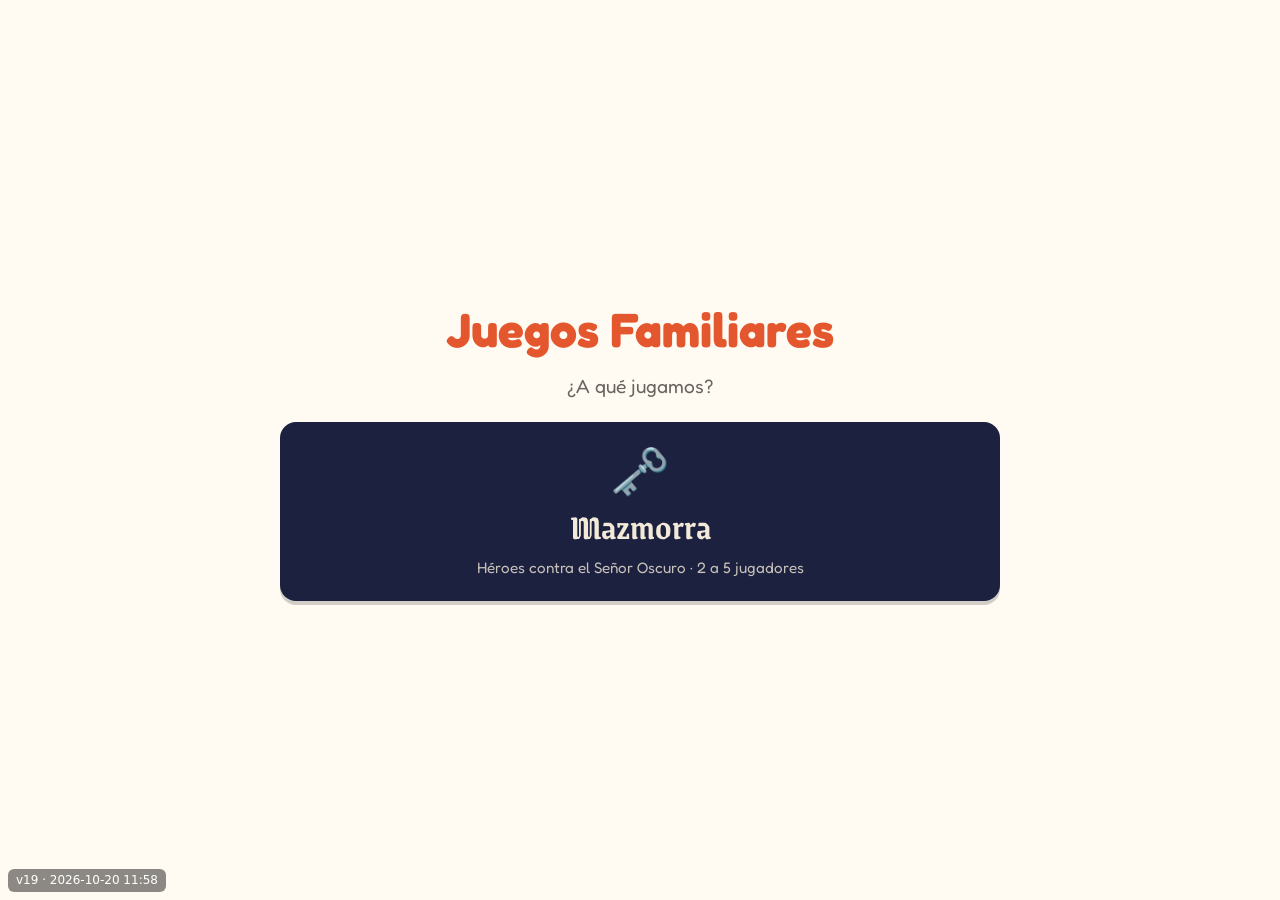
==== index.html @ cd9be535 "Anade estilos y utilidades comunes de la mazmorra Co-Authored-By: Claude Opus 5.5 <noreply@anthropic" ====
<!doctype html>
<html lang="es">
<head>
  <meta charset="utf-8">
  <meta name="viewport" content="width=device-width, initial-scale=1">
  <title>Juegos Familiares</title>
  <link rel="preconnect" href="https://fonts.googleapis.com">
  <link rel="preconnect" href="https://fonts.gstatic.com" crossorigin>
  <link href="https://fonts.googleapis.com/css2?family=Fredoka:wght@400;600&family=Grenze+Gotisch:wght@600&display=swap" rel="stylesheet">
  <link rel="stylesheet" href="styles.css?v=19">
</head>
<body>
  <main>
    <h1>Juegos Familiares</h1>
    <p class="ayuda">¿A qué jugamos?</p>

    <!-- Un enlace por juego. Cada juego vive en su propia carpeta. -->
    <nav class="juegos">
      <a class="juego mazmorra" href="mazmorra/">
        <span class="icono" aria-hidden="true">🗝️</span>
        <span class="nombre">Mazmorra</span>
        <span class="detalle">Héroes contra el Señor Oscuro · 2 a 5 jugadores</span>
      </a>
    </nav>
  </main>
<script src="version.js?v=19"></script>
</body>
</html>
---- styles.css ----
/* Estilos de la portada (selección de juego). Cada juego trae los suyos en su carpeta. */
:root {
  --fondo: #fffaf2;
  --texto: #2b2b2b;
  --tenue: #6b6460;
  --acento: #e4572e;
}

* { box-sizing: border-box; }

body {
  margin: 0;
  min-height: 100vh;
  display: flex;
  align-items: center;
  justify-content: center;
  padding: 24px 16px;
  font-family: 'Fredoka', system-ui, sans-serif;
  background: var(--fondo);
  color: var(--texto);
  text-align: center;
}

main { width: 100%; max-width: 720px; display: flex; flex-direction: column; gap: 16px; }
h1 { color: var(--acento); font-size: clamp(2rem, 7vw, 3rem); margin: 0; }
.ayuda { color: var(--tenue); font-size: 1.2rem; margin: 0; }

.juegos {
  display: grid;
  grid-template-columns: repeat(auto-fit, minmax(220px, 1fr));
  gap: 16px;
  margin-top: 8px;
}

.juego {
  display: flex; flex-direction: column; align-items: center; gap: 6px;
  padding: 24px 16px; border-radius: 16px;
  text-decoration: none;
  box-shadow: 0 4px 0 rgba(0, 0, 0, .18);
}
.juego:active { transform: translateY(3px); box-shadow: 0 1px 0 rgba(0, 0, 0, .18); }
.juego .icono { font-size: 3rem; line-height: 1; }
.juego .nombre { font-size: 1.8rem; font-weight: 600; }
.juego .detalle { font-size: .95rem; opacity: .8; }

/* Colores de cada juego */
.mazmorra { background: #1C2140; color: #F2E9D8; }
.mazmorra .nombre { font-family: 'Grenze Gotisch', serif; font-size: 2.2rem; }
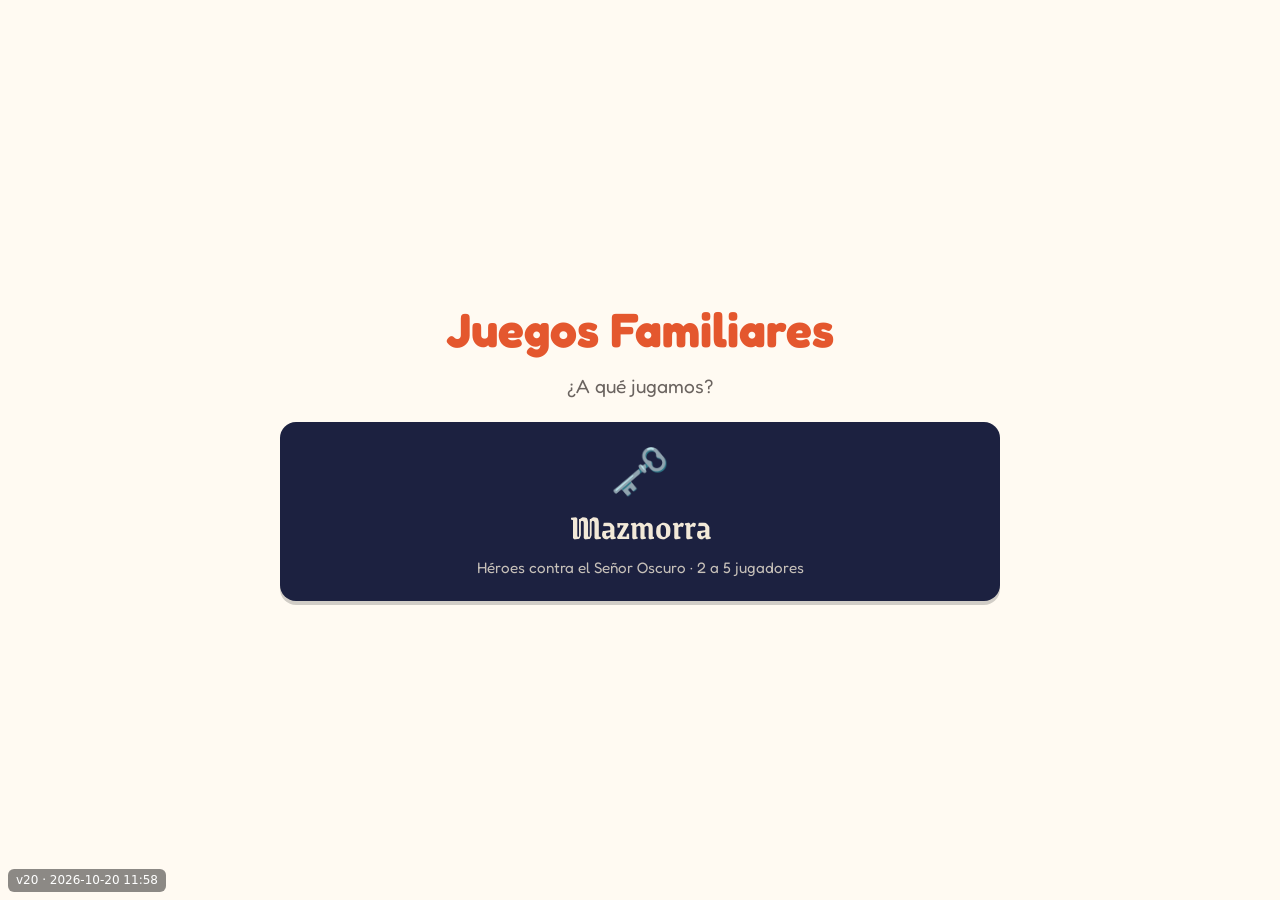
==== commit 7aae51a2: "Anade el motor de reglas, el mapa en JSON y sus pruebas Co-Authored-By: Claude Opus 5.5 <noreply@ant" ====
--- a/index.html
+++ b/index.html
@@ -7,7 +7,7 @@
   <link rel="preconnect" href="https://fonts.googleapis.com">
   <link rel="preconnect" href="https://fonts.gstatic.com" crossorigin>
   <link href="https://fonts.googleapis.com/css2?family=Fredoka:wght@400;600&family=Grenze+Gotisch:wght@600&display=swap" rel="stylesheet">
-  <link rel="stylesheet" href="styles.css?v=19">
+  <link rel="stylesheet" href="styles.css?v=20">
 </head>
 <body>
   <main>
@@ -23,6 +23,6 @@
       </a>
     </nav>
   </main>
-<script src="version.js?v=19"></script>
+<script src="version.js?v=20"></script>
 </body>
 </html>
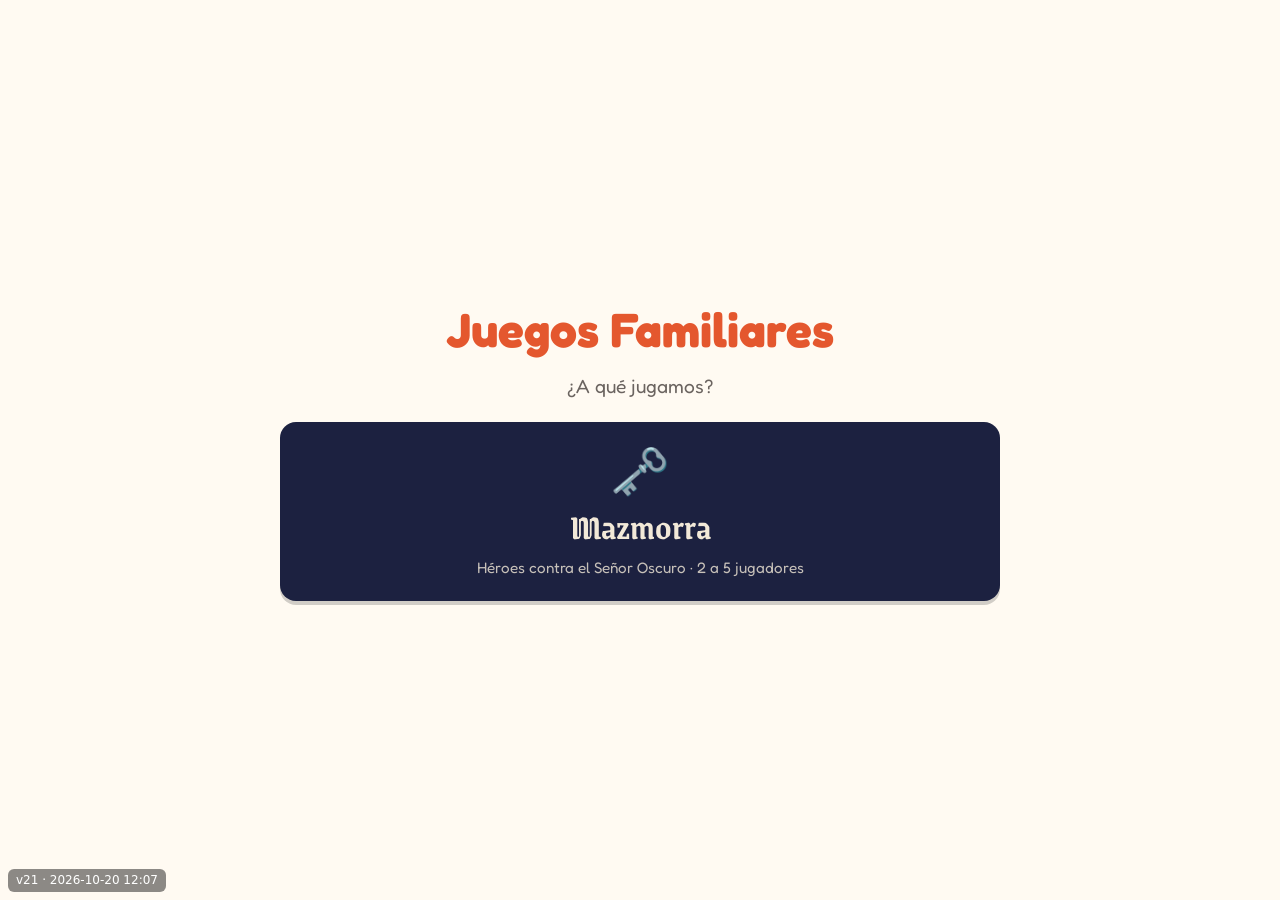
==== commit a5540e43: "Separa red, tablero y mando de la mazmorra en modulos Co-Authored-By: Claude Opus 5.5 <noreply@anthr" ====
--- a/index.html
+++ b/index.html
@@ -7,7 +7,7 @@
   <link rel="preconnect" href="https://fonts.googleapis.com">
   <link rel="preconnect" href="https://fonts.gstatic.com" crossorigin>
   <link href="https://fonts.googleapis.com/css2?family=Fredoka:wght@400;600&family=Grenze+Gotisch:wght@600&display=swap" rel="stylesheet">
-  <link rel="stylesheet" href="styles.css?v=20">
+  <link rel="stylesheet" href="styles.css?v=21">
 </head>
 <body>
   <main>
@@ -23,6 +23,6 @@
       </a>
     </nav>
   </main>
-<script src="version.js?v=20"></script>
+<script src="version.js?v=21"></script>
 </body>
 </html>
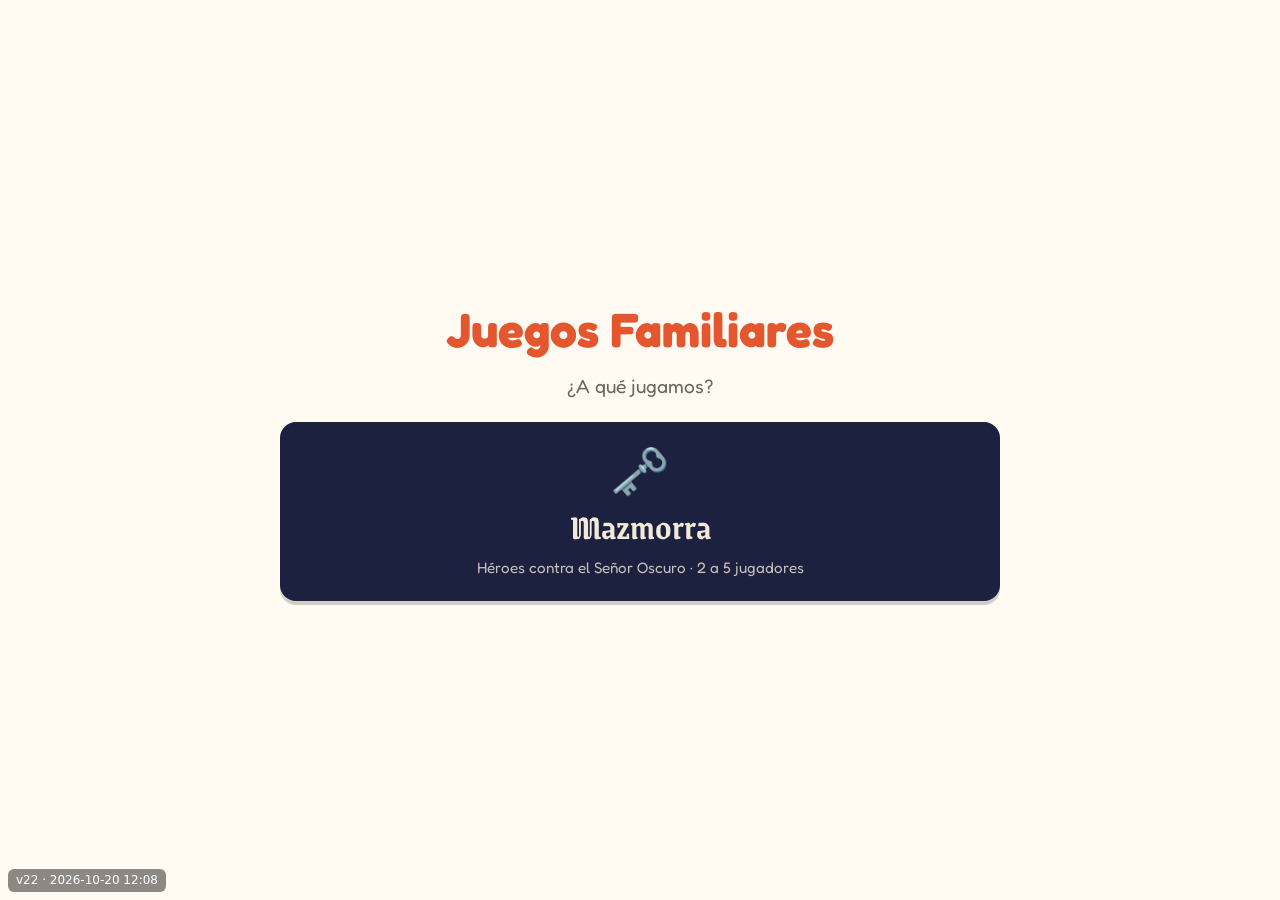
==== commit ac84f5c8: "Anade las pruebas de red de la mazmorra Co-Authored-By: Claude Opus 5.5 <noreply@anthropic.com>" ====
--- a/index.html
+++ b/index.html
@@ -7,7 +7,7 @@
   <link rel="preconnect" href="https://fonts.googleapis.com">
   <link rel="preconnect" href="https://fonts.gstatic.com" crossorigin>
   <link href="https://fonts.googleapis.com/css2?family=Fredoka:wght@400;600&family=Grenze+Gotisch:wght@600&display=swap" rel="stylesheet">
-  <link rel="stylesheet" href="styles.css?v=21">
+  <link rel="stylesheet" href="styles.css?v=22">
 </head>
 <body>
   <main>
@@ -23,6 +23,6 @@
       </a>
     </nav>
   </main>
-<script src="version.js?v=21"></script>
+<script src="version.js?v=22"></script>
 </body>
 </html>
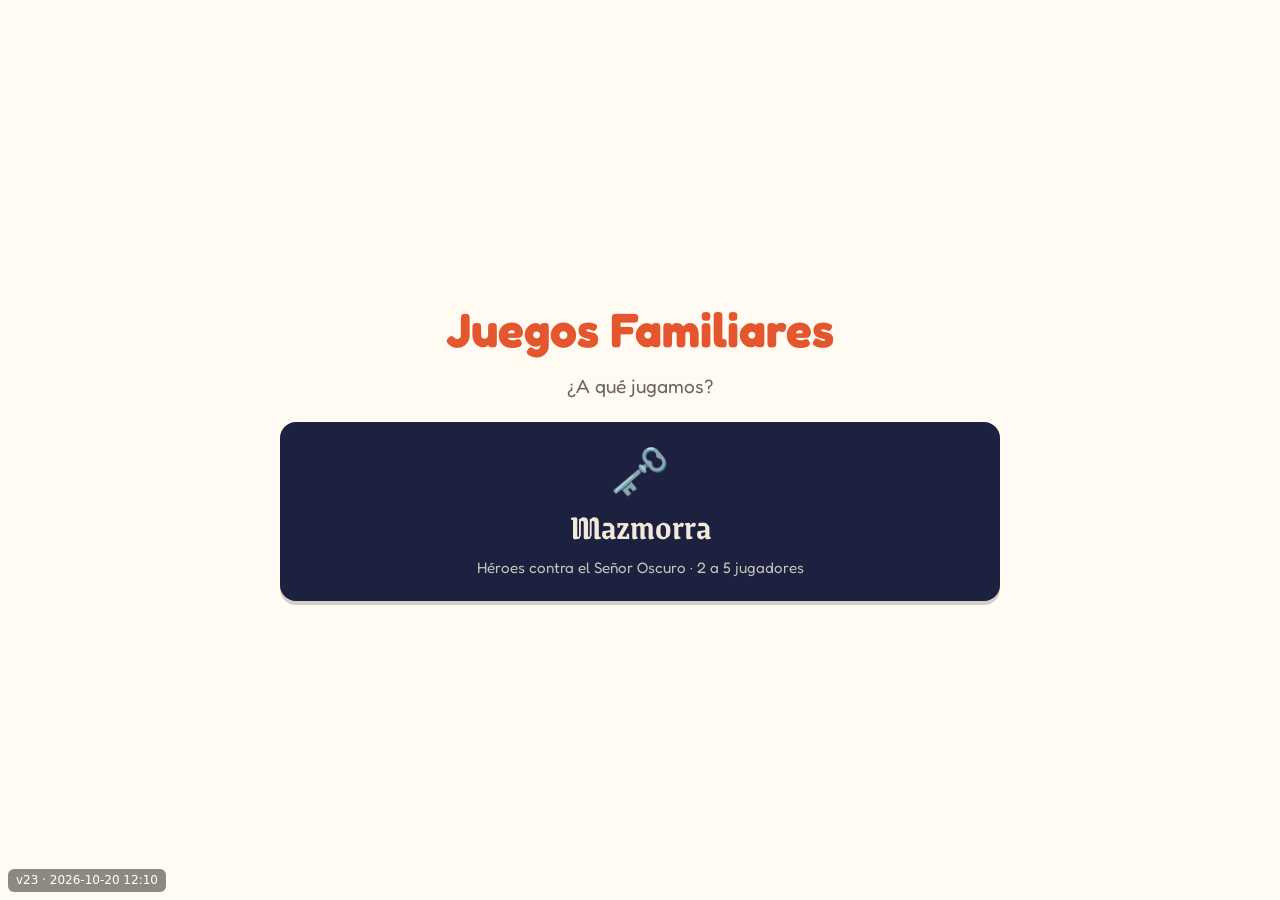
==== commit baf486d3: "Documenta la mazmorra en modulos y cierra la Fase 1 Co-Authored-By: Claude Opus 5.5 <noreply@anthrop" ====
--- a/index.html
+++ b/index.html
@@ -7,7 +7,7 @@
   <link rel="preconnect" href="https://fonts.googleapis.com">
   <link rel="preconnect" href="https://fonts.gstatic.com" crossorigin>
   <link href="https://fonts.googleapis.com/css2?family=Fredoka:wght@400;600&family=Grenze+Gotisch:wght@600&display=swap" rel="stylesheet">
-  <link rel="stylesheet" href="styles.css?v=22">
+  <link rel="stylesheet" href="styles.css?v=23">
 </head>
 <body>
   <main>
@@ -23,6 +23,6 @@
       </a>
     </nav>
   </main>
-<script src="version.js?v=22"></script>
+<script src="version.js?v=23"></script>
 </body>
 </html>
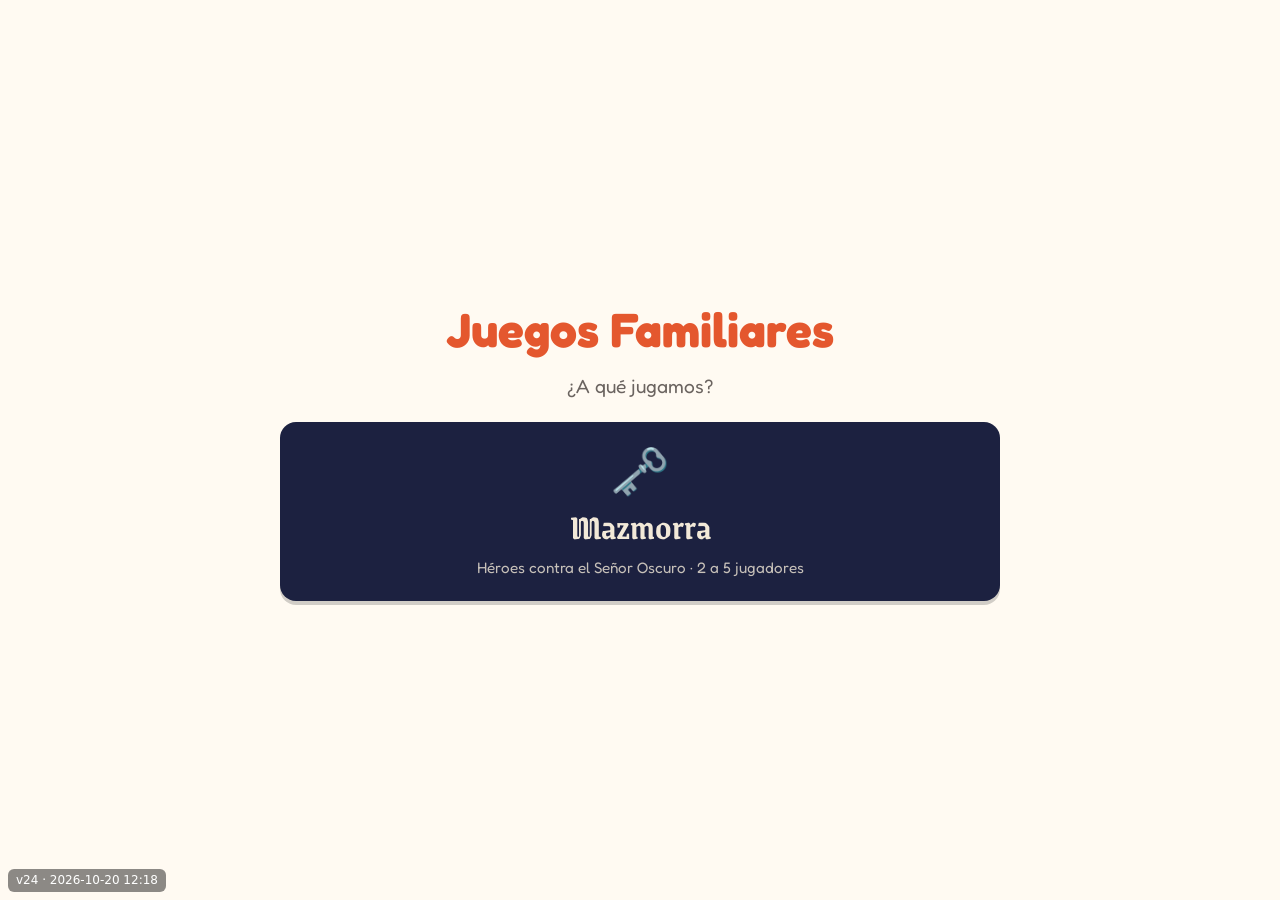
==== commit 2cb4ae54: "Anade copia temporal del mando v18 para comparar en iPhone Co-Authored-By: Claude Opus 5.5 <noreply@" ====
--- a/index.html
+++ b/index.html
@@ -7,7 +7,7 @@
   <link rel="preconnect" href="https://fonts.googleapis.com">
   <link rel="preconnect" href="https://fonts.gstatic.com" crossorigin>
   <link href="https://fonts.googleapis.com/css2?family=Fredoka:wght@400;600&family=Grenze+Gotisch:wght@600&display=swap" rel="stylesheet">
-  <link rel="stylesheet" href="styles.css?v=23">
+  <link rel="stylesheet" href="styles.css?v=24">
 </head>
 <body>
   <main>
@@ -23,6 +23,6 @@
       </a>
     </nav>
   </main>
-<script src="version.js?v=23"></script>
+<script src="version.js?v=24"></script>
 </body>
 </html>
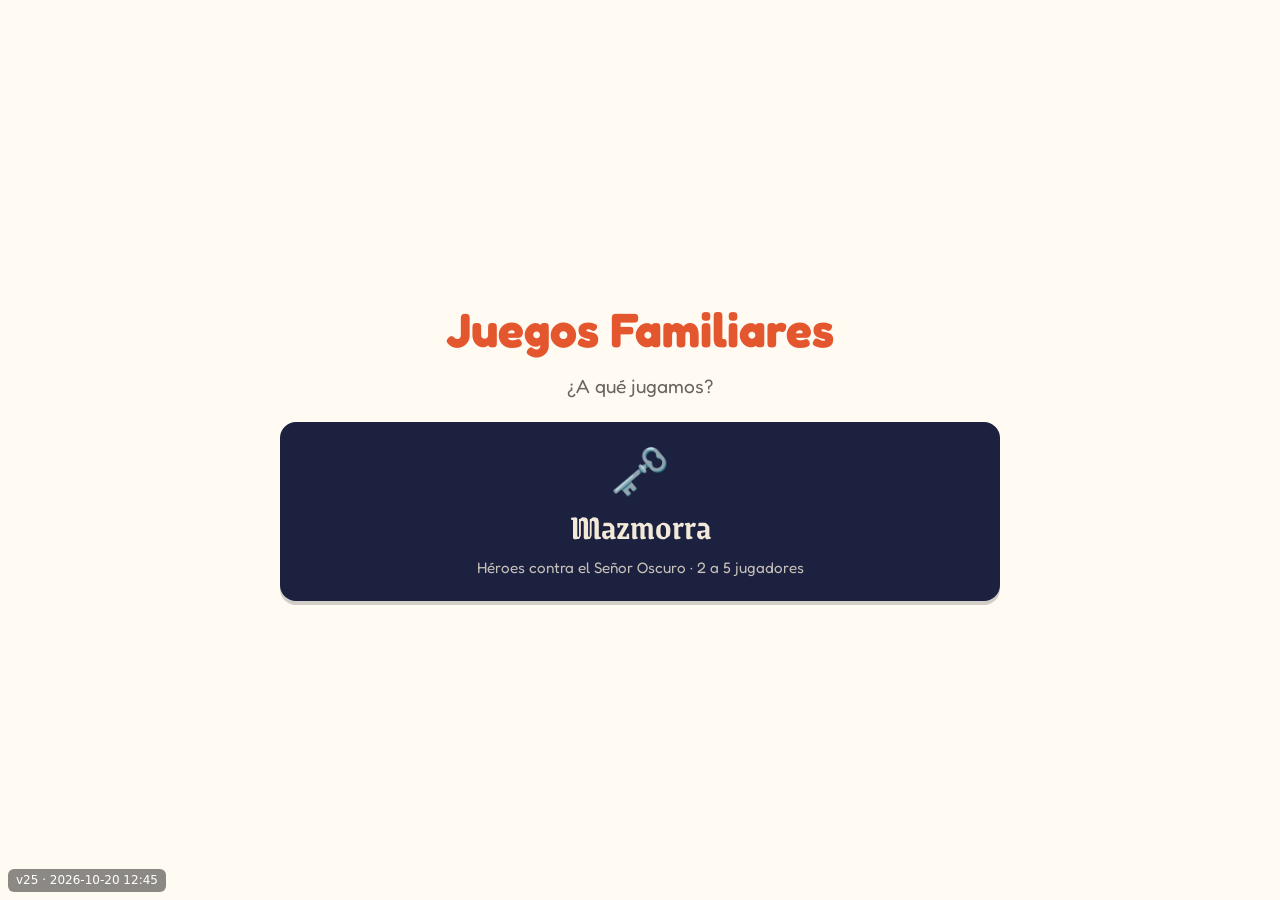
==== commit b83d5b84: "Renueva la conexion de emparejamiento del mando si no hay respuesta Co-Authored-By: Claude Opus 5.5 " ====
--- a/index.html
+++ b/index.html
@@ -7,7 +7,7 @@
   <link rel="preconnect" href="https://fonts.googleapis.com">
   <link rel="preconnect" href="https://fonts.gstatic.com" crossorigin>
   <link href="https://fonts.googleapis.com/css2?family=Fredoka:wght@400;600&family=Grenze+Gotisch:wght@600&display=swap" rel="stylesheet">
-  <link rel="stylesheet" href="styles.css?v=24">
+  <link rel="stylesheet" href="styles.css?v=25">
 </head>
 <body>
   <main>
@@ -23,6 +23,6 @@
       </a>
     </nav>
   </main>
-<script src="version.js?v=24"></script>
+<script src="version.js?v=25"></script>
 </body>
 </html>
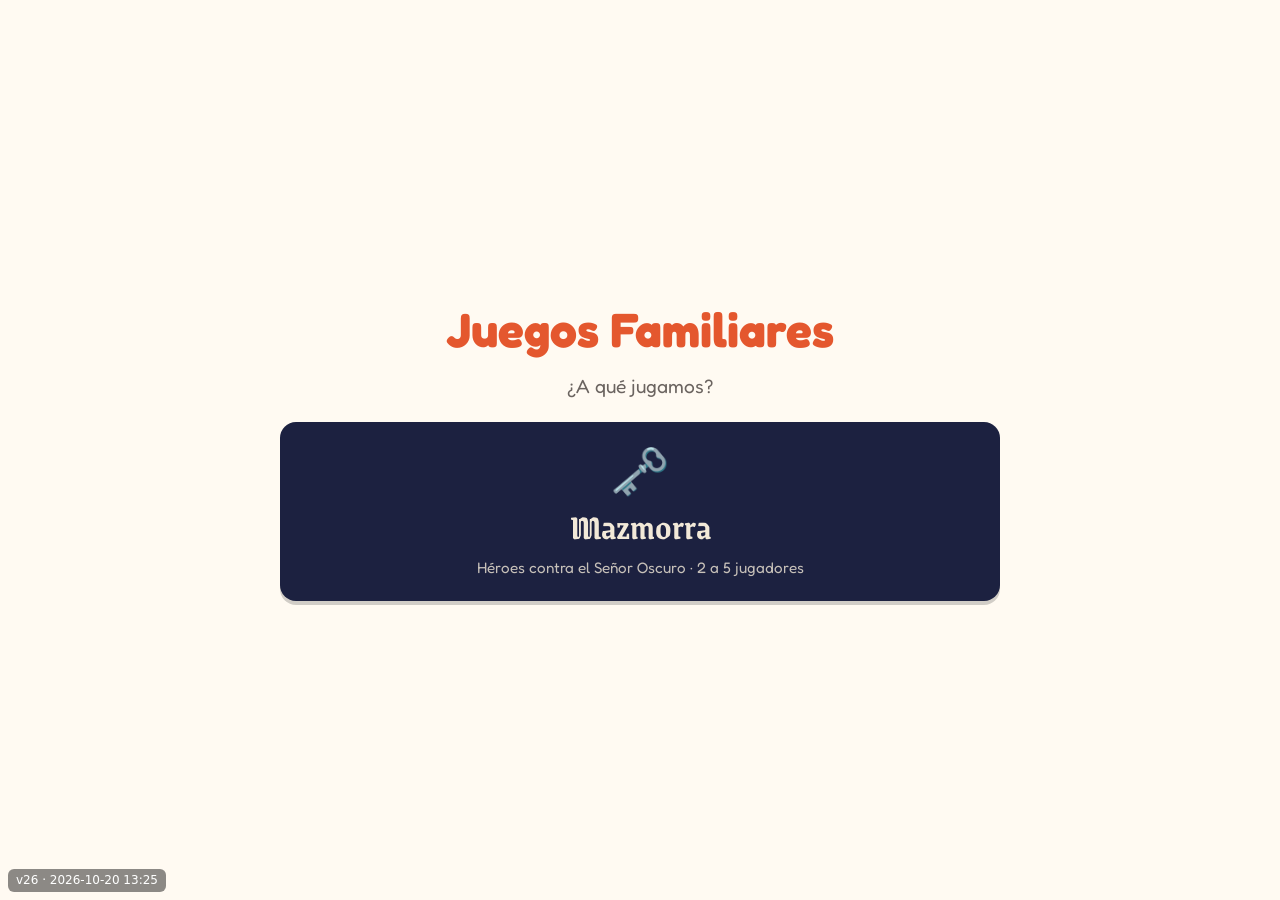
==== commit 36634312: "Apunta la validacion en casa de la mazmorra en modulos Co-Authored-By: Claude Opus 5.5 <noreply@anth" ====
--- a/index.html
+++ b/index.html
@@ -7,7 +7,7 @@
   <link rel="preconnect" href="https://fonts.googleapis.com">
   <link rel="preconnect" href="https://fonts.gstatic.com" crossorigin>
   <link href="https://fonts.googleapis.com/css2?family=Fredoka:wght@400;600&family=Grenze+Gotisch:wght@600&display=swap" rel="stylesheet">
-  <link rel="stylesheet" href="styles.css?v=25">
+  <link rel="stylesheet" href="styles.css?v=26">
 </head>
 <body>
   <main>
@@ -23,6 +23,6 @@
       </a>
     </nav>
   </main>
-<script src="version.js?v=25"></script>
+<script src="version.js?v=26"></script>
 </body>
 </html>
